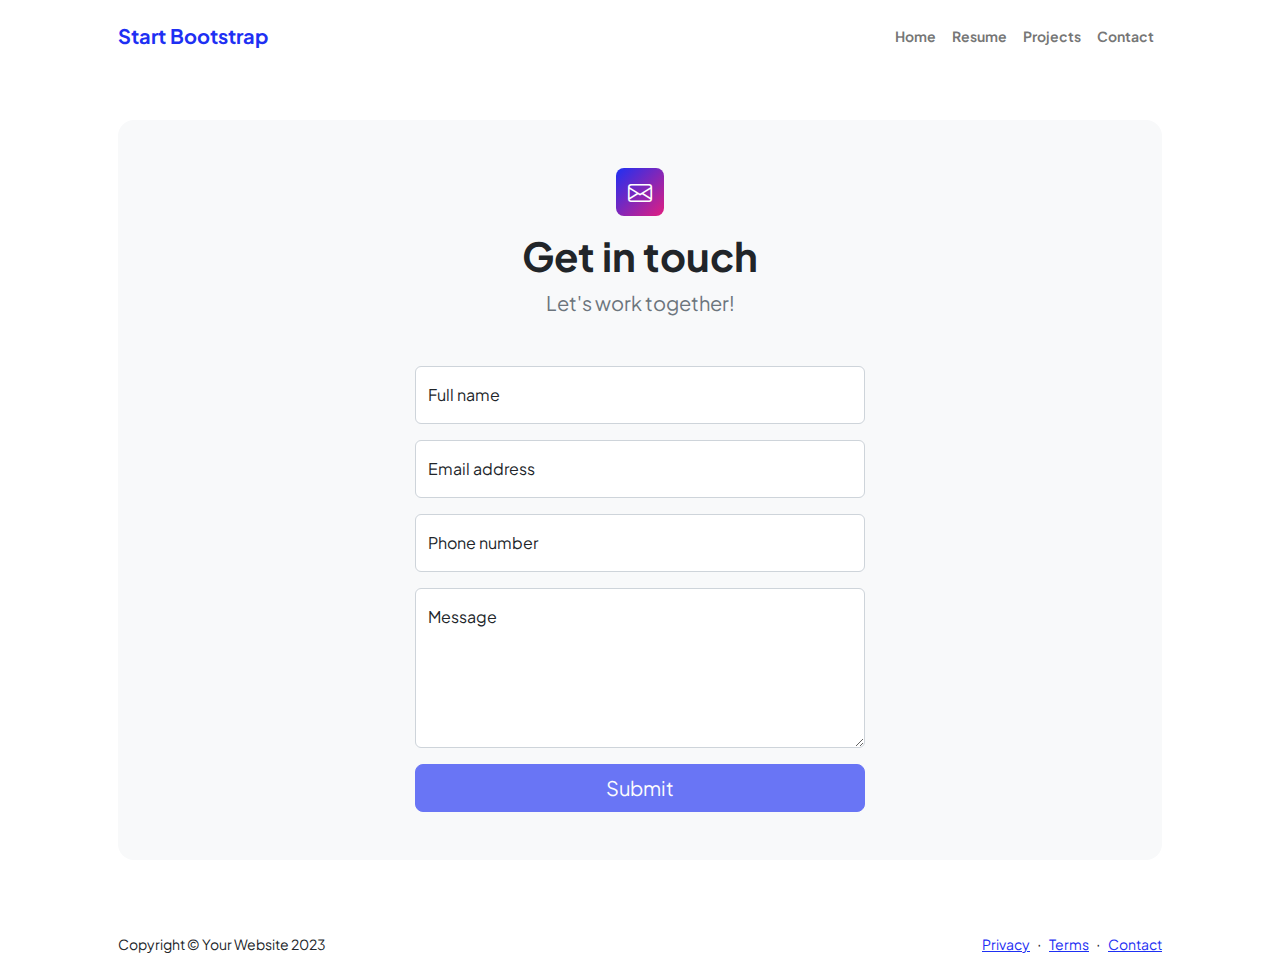
==== contact.html @ 3d5a5b51 "Initial commit" ====
<!DOCTYPE html>
<html lang="en">
    <head>
        <meta charset="utf-8" />
        <meta name="viewport" content="width=device-width, initial-scale=1, shrink-to-fit=no" />
        <meta name="description" content />
        <meta name="author" content />
        <title>Modern Business - Start Bootstrap Template</title>
        <!-- Favicon-->
        <link rel="icon" type="image/x-icon" href="assets/favicon.ico" />
        <!-- Custom Google font-->
        <link rel="preconnect" href="https://fonts.googleapis.com" />
        <link rel="preconnect" href="https://fonts.gstatic.com" crossorigin />
        <link href="https://fonts.googleapis.com/css2?family=Plus+Jakarta+Sans:wght@100;200;300;400;500;600;700;800;900&amp;display=swap" rel="stylesheet" />
        <!-- Bootstrap icons-->
        <link href="https://cdn.jsdelivr.net/npm/bootstrap-icons@1.8.1/font/bootstrap-icons.css" rel="stylesheet" />
        <!-- Core theme CSS (includes Bootstrap)-->
        <link href="css/styles.css" rel="stylesheet" />
    </head>
    <body class="d-flex flex-column">
        <main class="flex-shrink-0">
            <!-- Navigation-->
            <nav class="navbar navbar-expand-lg navbar-light bg-white py-3">
                <div class="container px-5">
                    <a class="navbar-brand" href="index.html"><span class="fw-bolder text-primary">Start Bootstrap</span></a>
                    <button class="navbar-toggler" type="button" data-bs-toggle="collapse" data-bs-target="#navbarSupportedContent" aria-controls="navbarSupportedContent" aria-expanded="false" aria-label="Toggle navigation"><span class="navbar-toggler-icon"></span></button>
                    <div class="collapse navbar-collapse" id="navbarSupportedContent">
                        <ul class="navbar-nav ms-auto mb-2 mb-lg-0 small fw-bolder">
                            <li class="nav-item"><a class="nav-link" href="index.html">Home</a></li>
                            <li class="nav-item"><a class="nav-link" href="resume.html">Resume</a></li>
                            <li class="nav-item"><a class="nav-link" href="projects.html">Projects</a></li>
                            <li class="nav-item"><a class="nav-link" href="contact.html">Contact</a></li>
                        </ul>
                    </div>
                </div>
            </nav>
            <!-- Page content-->
            <section class="py-5">
                <div class="container px-5">
                    <!-- Contact form-->
                    <div class="bg-light rounded-4 py-5 px-4 px-md-5">
                        <div class="text-center mb-5">
                            <div class="feature bg-primary bg-gradient-primary-to-secondary text-white rounded-3 mb-3"><i class="bi bi-envelope"></i></div>
                            <h1 class="fw-bolder">Get in touch</h1>
                            <p class="lead fw-normal text-muted mb-0">Let's work together!</p>
                        </div>
                        <div class="row gx-5 justify-content-center">
                            <div class="col-lg-8 col-xl-6">
                                <!-- * * * * * * * * * * * * * * *-->
                                <!-- * * SB Forms Contact Form * *-->
                                <!-- * * * * * * * * * * * * * * *-->
                                <!-- This form is pre-integrated with SB Forms.-->
                                <!-- To make this form functional, sign up at-->
                                <!-- https://startbootstrap.com/solution/contact-forms-->
                                <!-- to get an API token!-->
                                <form id="contactForm" data-sb-form-api-token="API_TOKEN">
                                    <!-- Name input-->
                                    <div class="form-floating mb-3">
                                        <input class="form-control" id="name" type="text" placeholder="Enter your name..." data-sb-validations="required" />
                                        <label for="name">Full name</label>
                                        <div class="invalid-feedback" data-sb-feedback="name:required">A name is required.</div>
                                    </div>
                                    <!-- Email address input-->
                                    <div class="form-floating mb-3">
                                        <input class="form-control" id="email" type="email" placeholder="name@example.com" data-sb-validations="required,email" />
                                        <label for="email">Email address</label>
                                        <div class="invalid-feedback" data-sb-feedback="email:required">An email is required.</div>
                                        <div class="invalid-feedback" data-sb-feedback="email:email">Email is not valid.</div>
                                    </div>
                                    <!-- Phone number input-->
                                    <div class="form-floating mb-3">
                                        <input class="form-control" id="phone" type="tel" placeholder="(123) 456-7890" data-sb-validations="required" />
                                        <label for="phone">Phone number</label>
                                        <div class="invalid-feedback" data-sb-feedback="phone:required">A phone number is required.</div>
                                    </div>
                                    <!-- Message input-->
                                    <div class="form-floating mb-3">
                                        <textarea class="form-control" id="message" type="text" placeholder="Enter your message here..." style="height: 10rem" data-sb-validations="required"></textarea>
                                        <label for="message">Message</label>
                                        <div class="invalid-feedback" data-sb-feedback="message:required">A message is required.</div>
                                    </div>
                                    <!-- Submit success message-->
                                    <!---->
                                    <!-- This is what your users will see when the form-->
                                    <!-- has successfully submitted-->
                                    <div class="d-none" id="submitSuccessMessage">
                                        <div class="text-center mb-3">
                                            <div class="fw-bolder">Form submission successful!</div>
                                            To activate this form, sign up at
                                            <br />
                                            <a href="https://startbootstrap.com/solution/contact-forms">https://startbootstrap.com/solution/contact-forms</a>
                                        </div>
                                    </div>
                                    <!-- Submit error message-->
                                    <!---->
                                    <!-- This is what your users will see when there is-->
                                    <!-- an error submitting the form-->
                                    <div class="d-none" id="submitErrorMessage"><div class="text-center text-danger mb-3">Error sending message!</div></div>
                                    <!-- Submit Button-->
                                    <div class="d-grid"><button class="btn btn-primary btn-lg disabled" id="submitButton" type="submit">Submit</button></div>
                                </form>
                            </div>
                        </div>
                    </div>
                </div>
            </section>
        </main>
        <!-- Footer-->
        <footer class="bg-white py-4 mt-auto">
            <div class="container px-5">
                <div class="row align-items-center justify-content-between flex-column flex-sm-row">
                    <div class="col-auto"><div class="small m-0">Copyright &copy; Your Website 2023</div></div>
                    <div class="col-auto">
                        <a class="small" href="#!">Privacy</a>
                        <span class="mx-1">&middot;</span>
                        <a class="small" href="#!">Terms</a>
                        <span class="mx-1">&middot;</span>
                        <a class="small" href="#!">Contact</a>
                    </div>
                </div>
            </div>
        </footer>
        <!-- Bootstrap core JS-->
        <script src="https://cdn.jsdelivr.net/npm/bootstrap@5.2.3/dist/js/bootstrap.bundle.min.js"></script>
        <!-- Core theme JS-->
        <script src="js/scripts.js"></script>
        <!-- * * * * * * * * * * * * * * * * * * * * * * * * * * * * * * * * * * * * * * * *-->
        <!-- * *                               SB Forms JS                               * *-->
        <!-- * * Activate your form at https://startbootstrap.com/solution/contact-forms * *-->
        <!-- * * * * * * * * * * * * * * * * * * * * * * * * * * * * * * * * * * * * * * * *-->
        <script src="https://cdn.startbootstrap.com/sb-forms-latest.js"></script>
    </body>
</html>
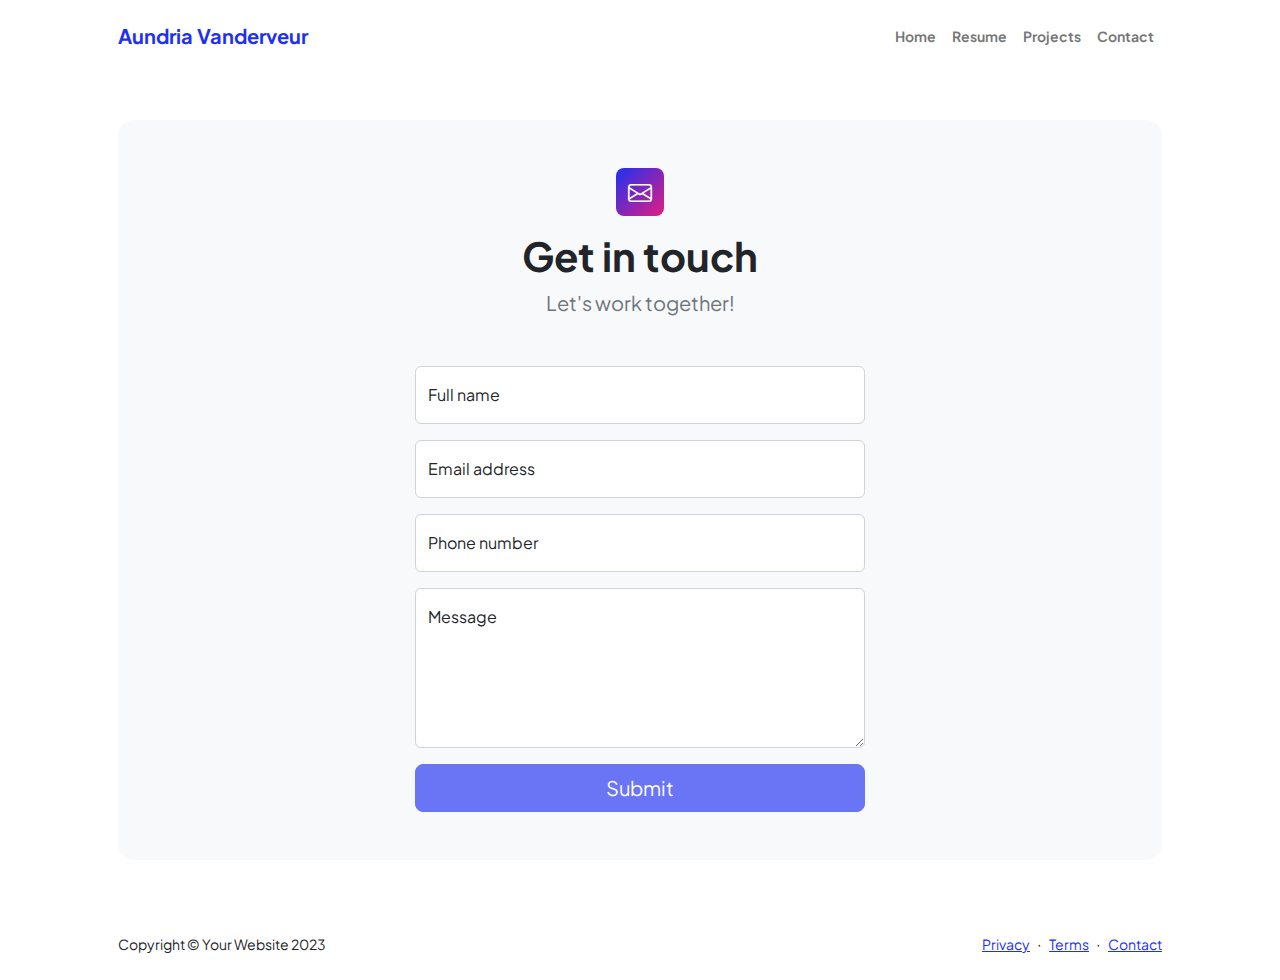
==== commit 5018e1de: "edits" ====
--- a/contact.html
+++ b/contact.html
@@ -5,7 +5,7 @@
         <meta name="viewport" content="width=device-width, initial-scale=1, shrink-to-fit=no" />
         <meta name="description" content />
         <meta name="author" content />
-        <title>Modern Business - Start Bootstrap Template</title>
+        <title>Contact</title>
         <!-- Favicon-->
         <link rel="icon" type="image/x-icon" href="assets/favicon.ico" />
         <!-- Custom Google font-->
@@ -22,7 +22,7 @@
             <!-- Navigation-->
             <nav class="navbar navbar-expand-lg navbar-light bg-white py-3">
                 <div class="container px-5">
-                    <a class="navbar-brand" href="index.html"><span class="fw-bolder text-primary">Start Bootstrap</span></a>
+                    <a class="navbar-brand" href="index.html"><span class="fw-bolder text-primary">Aundria Vanderveur</span></a>
                     <button class="navbar-toggler" type="button" data-bs-toggle="collapse" data-bs-target="#navbarSupportedContent" aria-controls="navbarSupportedContent" aria-expanded="false" aria-label="Toggle navigation"><span class="navbar-toggler-icon"></span></button>
                     <div class="collapse navbar-collapse" id="navbarSupportedContent">
                         <ul class="navbar-nav ms-auto mb-2 mb-lg-0 small fw-bolder">
